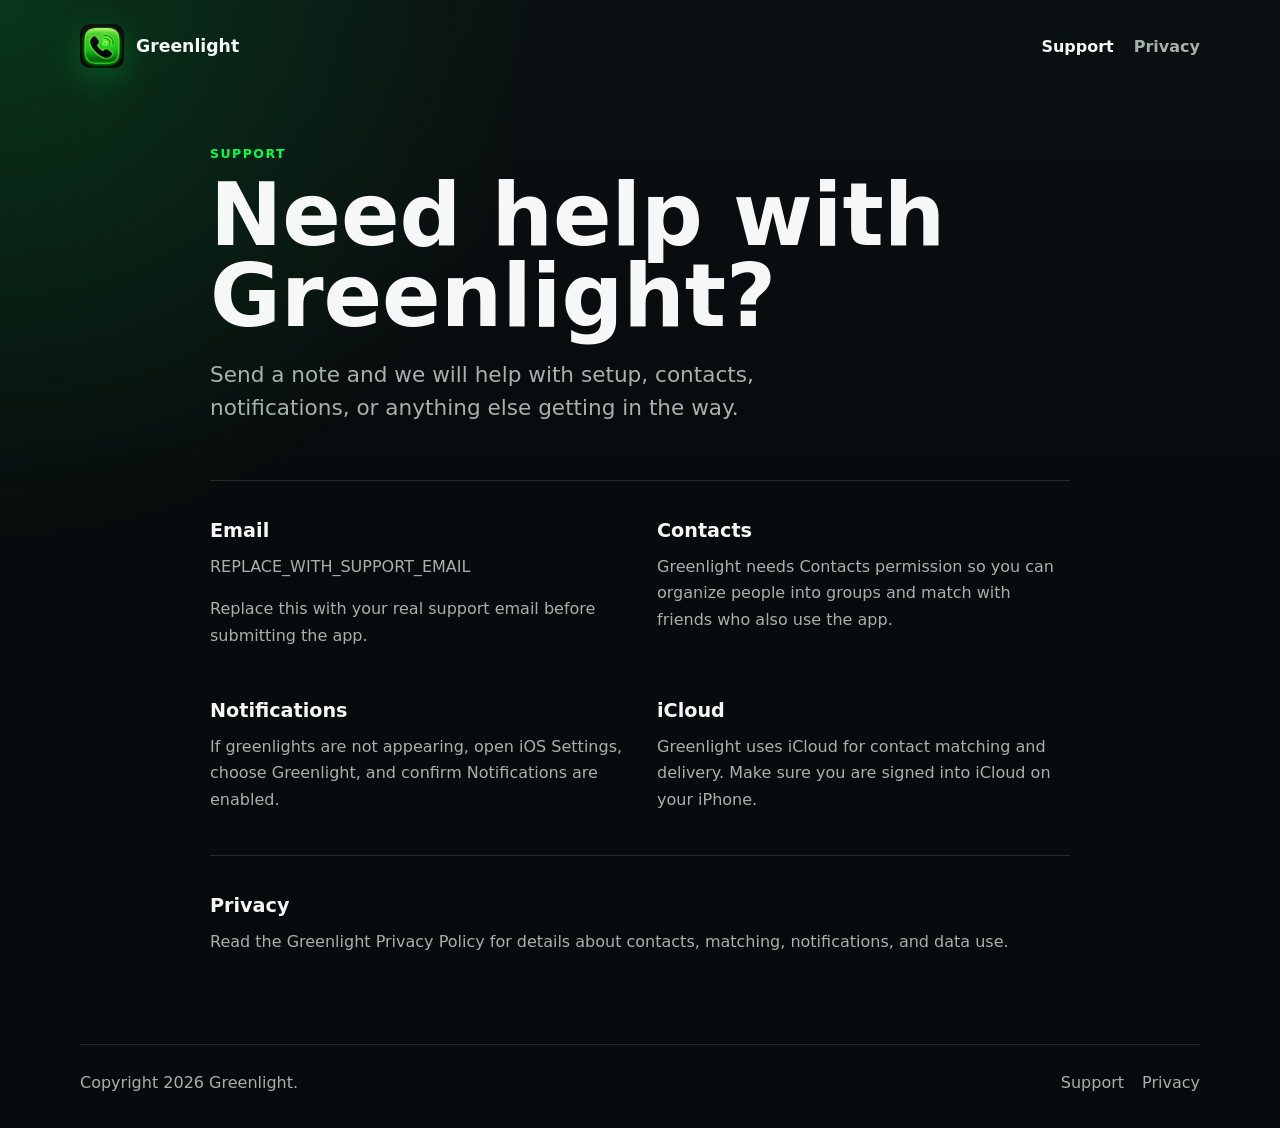
==== support.html @ 70cc13ab "Add files via upload" ====
<!doctype html>
<html lang="en">
<head>
  <meta charset="utf-8">
  <meta name="viewport" content="width=device-width, initial-scale=1">
  <title>Support | Greenlight</title>
  <meta name="description" content="Greenlight support.">
  <link rel="icon" href="/assets/greenlight-icon.png">
  <link rel="stylesheet" href="/styles.css">
</head>
<body>
  <header class="site-header">
    <a class="brand" href="/" aria-label="Greenlight home">
      <img src="/assets/greenlight-icon.png" alt="" width="44" height="44">
      <span>Greenlight</span>
    </a>
    <nav aria-label="Main navigation">
      <a href="/support" aria-current="page">Support</a>
      <a href="/privacy">Privacy</a>
    </nav>
  </header>

  <main class="page">
    <section class="page-header">
      <p class="eyebrow">Support</p>
      <h1>Need help with Greenlight?</h1>
      <p class="lede">Send a note and we will help with setup, contacts, notifications, or anything else getting in the way.</p>
    </section>

    <section class="support-grid">
      <article>
        <h2>Email</h2>
        <p><a href="mailto:REPLACE_WITH_SUPPORT_EMAIL">REPLACE_WITH_SUPPORT_EMAIL</a></p>
        <p class="muted">Replace this with your real support email before submitting the app.</p>
      </article>
      <article>
        <h2>Contacts</h2>
        <p>Greenlight needs Contacts permission so you can organize people into groups and match with friends who also use the app.</p>
      </article>
      <article>
        <h2>Notifications</h2>
        <p>If greenlights are not appearing, open iOS Settings, choose Greenlight, and confirm Notifications are enabled.</p>
      </article>
      <article>
        <h2>iCloud</h2>
        <p>Greenlight uses iCloud for contact matching and delivery. Make sure you are signed into iCloud on your iPhone.</p>
      </article>
    </section>

    <section class="plain-section">
      <h2>Privacy</h2>
      <p>Read the <a href="/privacy">Greenlight Privacy Policy</a> for details about contacts, matching, notifications, and data use.</p>
    </section>
  </main>

  <footer class="site-footer">
    <span>Copyright 2026 Greenlight.</span>
    <span class="footer-links">
      <a href="/support">Support</a>
      <a href="/privacy">Privacy</a>
    </span>
  </footer>
</body>
</html>
---- styles.css ----
:root {
  color-scheme: dark;
  --bg: #080b0d;
  --panel: #12171d;
  --panel-strong: #1a212a;
  --text: #f6f8f7;
  --muted: #a8b0ad;
  --line: rgba(255, 255, 255, 0.12);
  --green: #00ff4c;
  --green-soft: rgba(0, 255, 76, 0.16);
  --blue: #0a84ff;
  --shadow: 0 22px 80px rgba(0, 0, 0, 0.38);
}

* {
  box-sizing: border-box;
}

html {
  background: var(--bg);
}

body {
  margin: 0;
  min-height: 100vh;
  color: var(--text);
  background:
    radial-gradient(circle at top left, rgba(0, 255, 76, 0.16), transparent 34rem),
    linear-gradient(180deg, #0b1012 0%, #080b0d 42%, #080b0d 100%);
  font-family: Inter, ui-sans-serif, system-ui, -apple-system, BlinkMacSystemFont, "Segoe UI", sans-serif;
  letter-spacing: 0;
}

a {
  color: inherit;
  text-decoration: none;
}

a:hover {
  color: var(--green);
}

.site-header {
  width: min(1120px, calc(100% - 40px));
  margin: 0 auto;
  padding: 24px 0;
  display: flex;
  align-items: center;
  justify-content: space-between;
  gap: 20px;
}

.brand {
  display: inline-flex;
  align-items: center;
  gap: 12px;
  font-weight: 800;
  font-size: 1.08rem;
}

.brand img {
  border-radius: 10px;
  box-shadow: 0 10px 34px rgba(0, 255, 76, 0.22);
}

nav {
  display: flex;
  align-items: center;
  gap: 20px;
  color: var(--muted);
  font-weight: 700;
}

nav a[aria-current="page"] {
  color: var(--text);
}

.hero {
  width: min(1120px, calc(100% - 40px));
  min-height: calc(100vh - 100px);
  margin: 0 auto;
  padding: 58px 0 72px;
  display: grid;
  grid-template-columns: minmax(0, 1.04fr) minmax(320px, 0.72fr);
  align-items: center;
  gap: 56px;
}

.eyebrow {
  margin: 0 0 14px;
  color: var(--green);
  font-size: 0.78rem;
  font-weight: 900;
  letter-spacing: 0.12em;
  text-transform: uppercase;
}

h1,
h2,
p {
  margin-top: 0;
}

h1 {
  max-width: 760px;
  margin-bottom: 22px;
  font-size: clamp(3.1rem, 8vw, 6.8rem);
  line-height: 0.94;
  letter-spacing: 0;
}

h2 {
  margin-bottom: 12px;
  font-size: 1.2rem;
  line-height: 1.2;
}

.lede {
  max-width: 650px;
  color: var(--muted);
  font-size: clamp(1.1rem, 2vw, 1.35rem);
  line-height: 1.5;
}

.actions {
  display: flex;
  flex-wrap: wrap;
  gap: 12px;
  margin-top: 34px;
}

.button {
  display: inline-flex;
  min-height: 48px;
  align-items: center;
  justify-content: center;
  border-radius: 8px;
  padding: 0 18px;
  font-weight: 900;
  border: 1px solid var(--line);
}

.button.primary {
  color: #001706;
  background: var(--green);
  border-color: transparent;
}

.button.primary:hover {
  color: #001706;
  filter: brightness(1.08);
}

.button.secondary {
  background: rgba(255, 255, 255, 0.06);
}

.phone-panel {
  display: flex;
  justify-content: center;
}

.phone-shell {
  width: min(100%, 360px);
  aspect-ratio: 9 / 18.5;
  padding: 22px;
  border: 1px solid var(--line);
  border-radius: 36px;
  background: linear-gradient(180deg, rgba(22, 28, 35, 0.94), rgba(9, 13, 16, 0.98));
  box-shadow: var(--shadow);
}

.phone-status,
.app-title,
.availability-card,
.send-bar {
  display: flex;
  align-items: center;
  justify-content: space-between;
}

.phone-status {
  margin-bottom: 28px;
  color: var(--muted);
  font-size: 0.85rem;
  font-weight: 800;
}

.app-title {
  justify-content: flex-start;
  gap: 14px;
  margin-bottom: 24px;
}

.app-title img {
  border-radius: 16px;
}

.app-title strong,
.app-title span {
  display: block;
}

.app-title strong {
  font-size: 1.75rem;
}

.app-title span {
  color: var(--muted);
  font-weight: 700;
}

.availability-card {
  padding: 18px;
  border: 1px solid var(--line);
  border-radius: 8px;
  background: var(--panel);
}

.label {
  display: block;
  margin-bottom: 5px;
  color: var(--muted);
  font-size: 0.75rem;
  font-weight: 900;
  text-transform: uppercase;
}

.availability-card strong {
  color: var(--green);
  font-size: 1.1rem;
}

.toggle {
  width: 56px;
  height: 32px;
  border-radius: 999px;
  background: var(--green);
  position: relative;
}

.toggle::after {
  content: "";
  position: absolute;
  width: 26px;
  height: 26px;
  top: 3px;
  right: 3px;
  border-radius: 50%;
  background: #050707;
}

.pill-row {
  display: grid;
  grid-template-columns: repeat(3, 1fr);
  gap: 10px;
  margin: 14px 0;
}

.pill-row span,
.message,
.send-bar {
  border: 1px solid var(--line);
  border-radius: 8px;
  background: var(--panel-strong);
}

.pill-row span {
  padding: 12px 8px;
  text-align: center;
  font-weight: 900;
}

.pill-row span:first-child {
  color: #001706;
  background: var(--green);
}

.message {
  padding: 16px;
  color: var(--text);
  font-weight: 800;
}

.send-bar {
  margin-top: 82px;
  padding: 18px;
}

.send-bar span {
  color: var(--muted);
  font-weight: 800;
}

.send-bar strong {
  color: #001706;
  background: var(--green);
  border-radius: 8px;
  padding: 12px 18px;
}

.content-band {
  border-top: 1px solid var(--line);
  background: rgba(255, 255, 255, 0.035);
}

.content-grid {
  width: min(1120px, calc(100% - 40px));
  margin: 0 auto;
  padding: 54px 0;
  display: grid;
  grid-template-columns: repeat(3, 1fr);
  gap: 34px;
}

.content-grid article,
.support-grid article {
  padding: 0;
}

.content-grid p,
.support-grid p,
.plain-section p,
.policy p,
.policy li {
  color: var(--muted);
  line-height: 1.65;
}

.page {
  width: min(860px, calc(100% - 40px));
  margin: 0 auto;
  padding: 54px 0 72px;
}

.page-header {
  padding-bottom: 34px;
  border-bottom: 1px solid var(--line);
}

.page-header h1 {
  max-width: 820px;
  font-size: clamp(2.8rem, 8vw, 5.4rem);
}

.policy,
.support-grid,
.plain-section {
  padding-top: 38px;
}

.policy h2 {
  margin-top: 34px;
}

.policy h2:first-child {
  margin-top: 0;
}

.policy ul {
  padding-left: 20px;
}

.support-grid {
  display: grid;
  grid-template-columns: repeat(2, 1fr);
  gap: 34px;
}

.muted {
  color: var(--muted);
}

.plain-section {
  margin-top: 26px;
  border-top: 1px solid var(--line);
}

.site-footer {
  width: min(1120px, calc(100% - 40px));
  margin: 0 auto;
  padding: 28px 0 36px;
  color: var(--muted);
  border-top: 1px solid var(--line);
  display: flex;
  justify-content: space-between;
  gap: 16px;
}

.footer-links {
  display: flex;
  gap: 18px;
}

@media (max-width: 860px) {
  .site-header,
  .site-footer {
    align-items: flex-start;
    flex-direction: column;
  }

  .hero {
    min-height: auto;
    grid-template-columns: 1fr;
    padding-top: 34px;
  }

  .phone-panel {
    justify-content: flex-start;
  }

  .content-grid,
  .support-grid {
    grid-template-columns: 1fr;
  }
}

@media (max-width: 520px) {
  .site-header,
  .hero,
  .content-grid,
  .page,
  .site-footer {
    width: min(100% - 28px, 1120px);
  }

  nav {
    width: 100%;
    justify-content: space-between;
  }

  h1 {
    font-size: 3rem;
  }

  .actions,
  .button {
    width: 100%;
  }
}
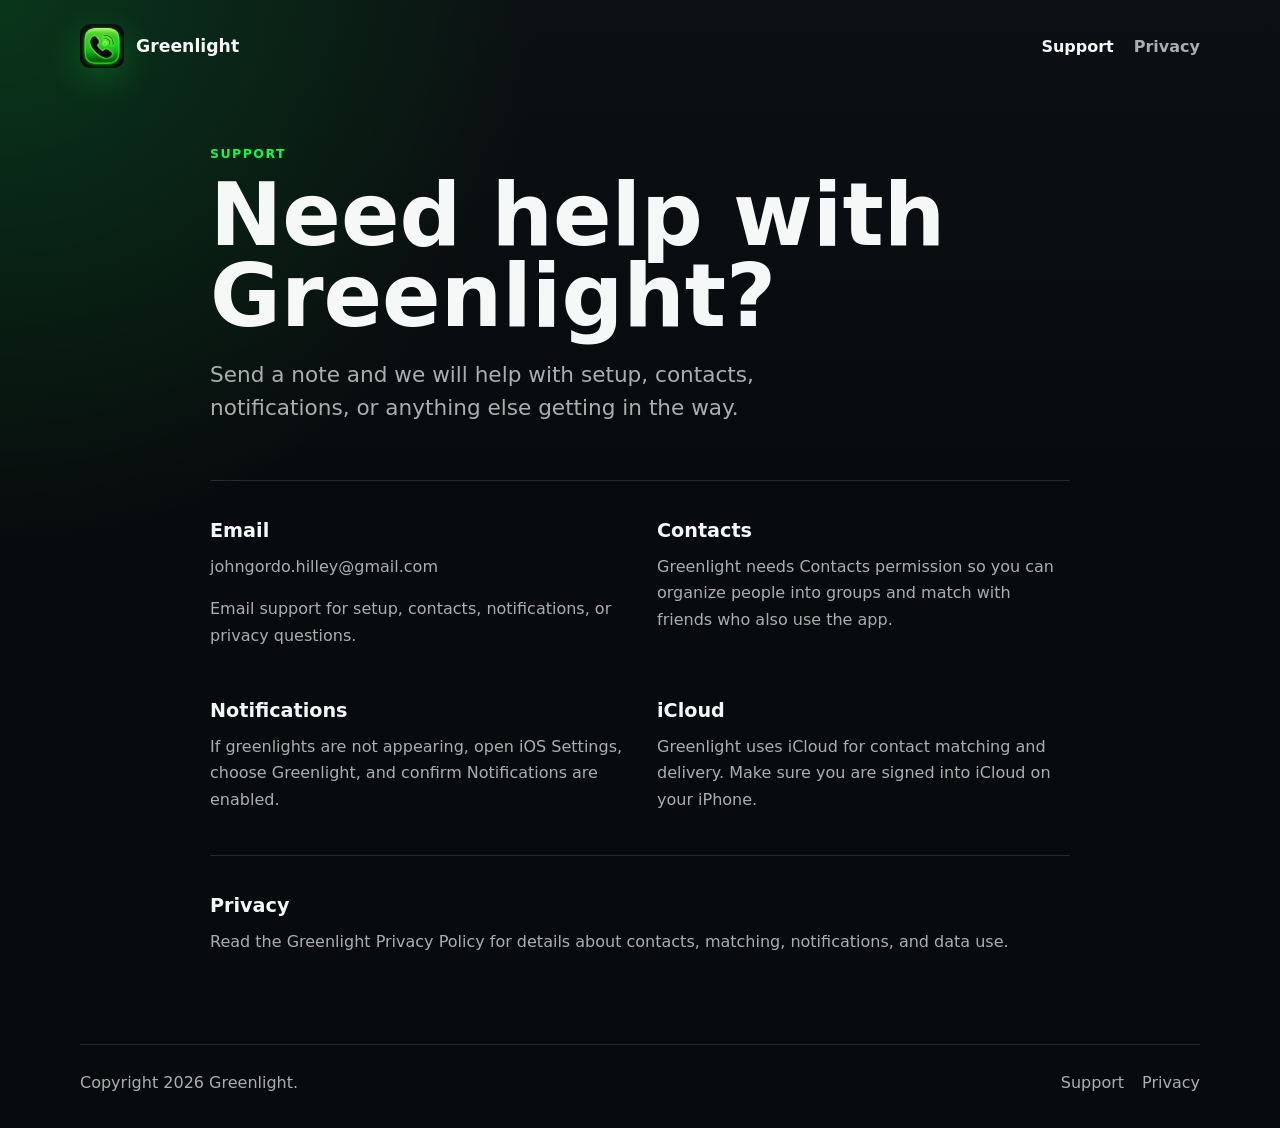
==== commit 052f078f: "Add files via upload" ====
--- a/support.html
+++ b/support.html
@@ -30,8 +30,8 @@
     <section class="support-grid">
       <article>
         <h2>Email</h2>
-        <p><a href="mailto:REPLACE_WITH_SUPPORT_EMAIL">REPLACE_WITH_SUPPORT_EMAIL</a></p>
-        <p class="muted">Replace this with your real support email before submitting the app.</p>
+        <p><a href="mailto:johngordo.hilley@gmail.com">johngordo.hilley@gmail.com</a></p>
+        <p class="muted">Email support for setup, contacts, notifications, or privacy questions.</p>
       </article>
       <article>
         <h2>Contacts</h2>
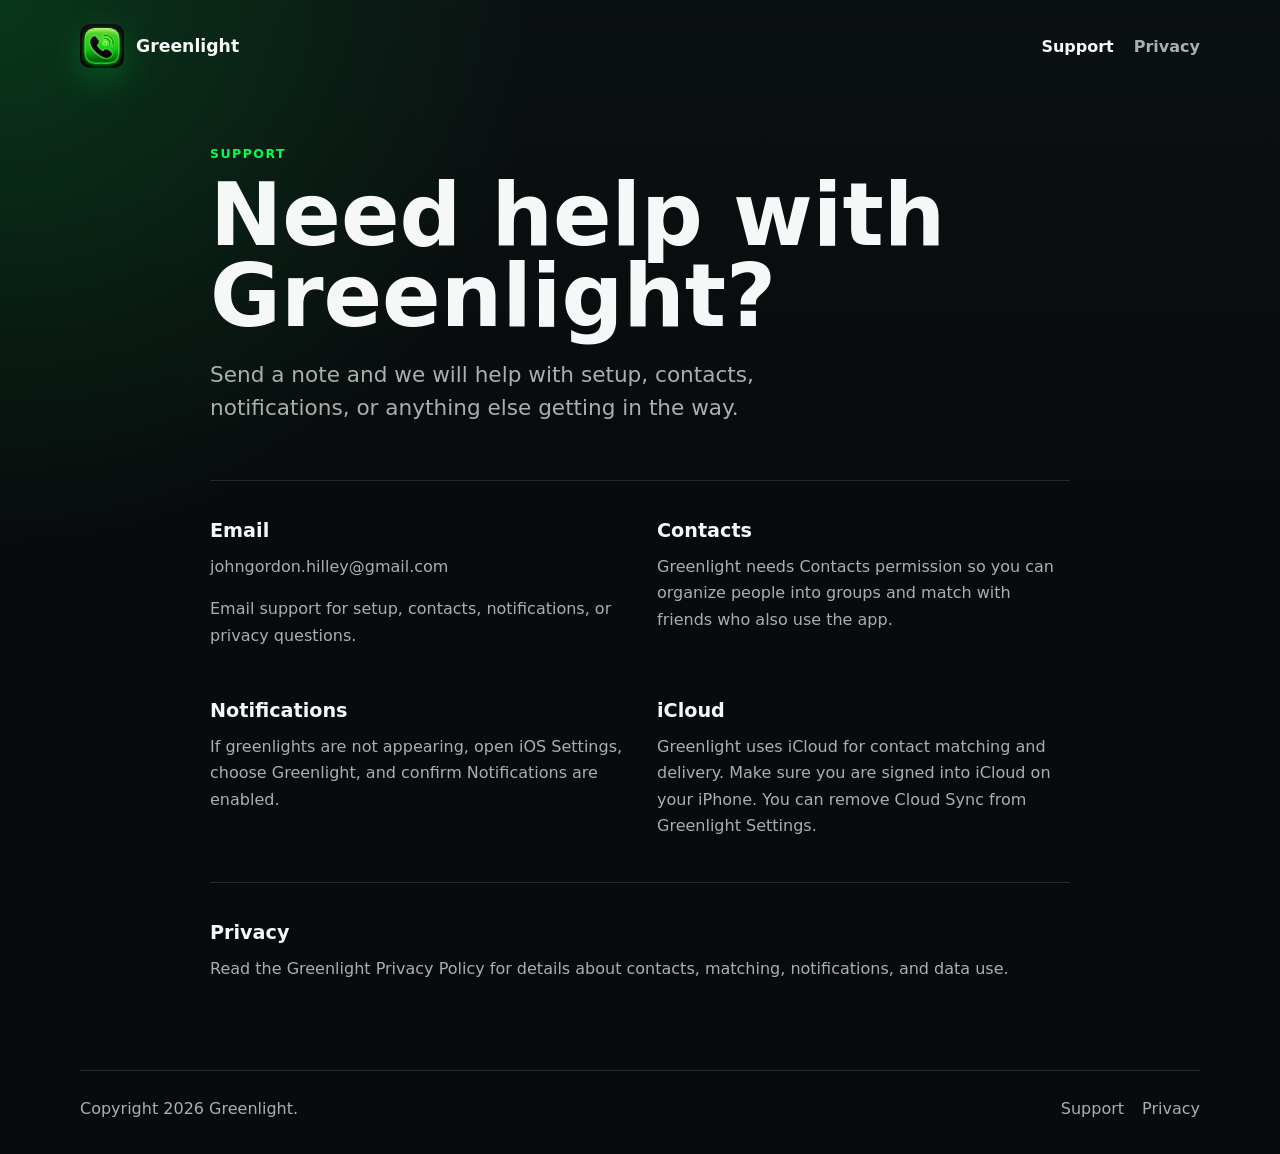
==== commit 224b49e2: "Add files via upload" ====
--- a/support.html
+++ b/support.html
@@ -30,7 +30,7 @@
     <section class="support-grid">
       <article>
         <h2>Email</h2>
-        <p><a href="mailto:johngordo.hilley@gmail.com">johngordo.hilley@gmail.com</a></p>
+        <p><a href="mailto:johngordon.hilley@gmail.com">johngordon.hilley@gmail.com</a></p>
         <p class="muted">Email support for setup, contacts, notifications, or privacy questions.</p>
       </article>
       <article>
@@ -43,7 +43,7 @@
       </article>
       <article>
         <h2>iCloud</h2>
-        <p>Greenlight uses iCloud for contact matching and delivery. Make sure you are signed into iCloud on your iPhone.</p>
+        <p>Greenlight uses iCloud for contact matching and delivery. Make sure you are signed into iCloud on your iPhone. You can remove Cloud Sync from Greenlight Settings.</p>
       </article>
     </section>
 
